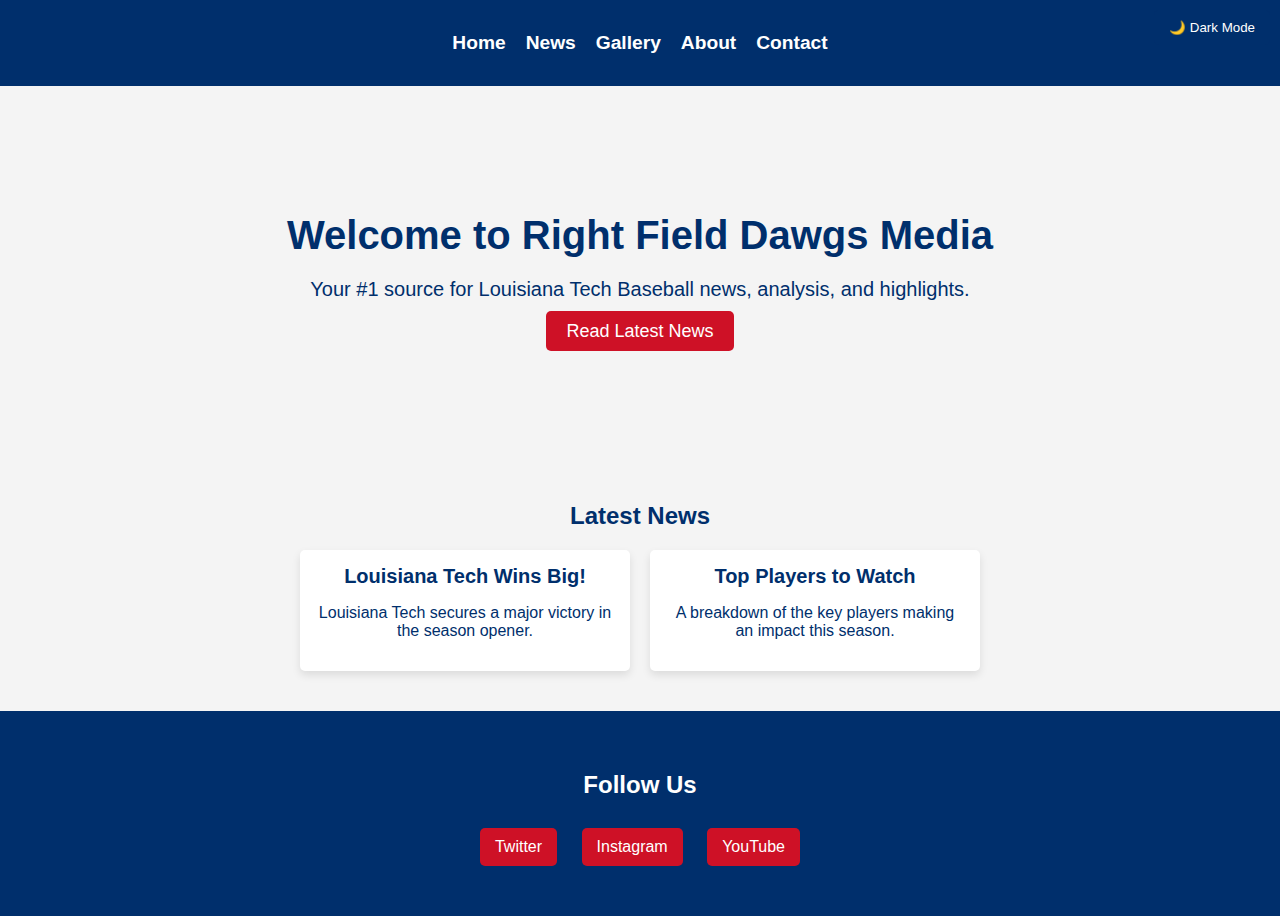
==== index.html @ 737ffb91 "Initial File Upload" ====
<!DOCTYPE html>
<html lang="en">
<head>
    <meta charset="UTF-8">
    <meta name="viewport" content="width=device-width, initial-scale=1.0">
    <title>Right Field Dawgs Media</title>
    <link rel="stylesheet" href="style.css">
</head>
<body>
    <header>
        <nav>
            <ul>
                <li><a href="index.html">Home</a></li>
                <li><a href="news.html">News</a></li>
                <li><a href="gallery.html">Gallery</a></li>
                <li><a href="about.html">About</a></li>
                <li><a href="contact.html">Contact</a></li>
            </ul>
        </nav>
        <button id="dark-mode-toggle">🌙 Dark Mode</button>
    </header>

    <!-- Hero Section -->
    <section id="hero">
        <h1>Welcome to Right Field Dawgs Media</h1>
        <p>Your #1 source for Louisiana Tech Baseball news, analysis, and highlights.</p>
        <a href="news.html" class="btn-primary">Read Latest News</a>
    </section>

    <!-- Latest News Section -->
    <section id="latest-news">
        <h2>Latest News</h2>
        <div class="news-container">
            <!-- Latest 3 articles will be loaded here dynamically -->
        </div>
    </section>

    <!-- Social Media Section -->
    <section id="social-media">
        <h2>Follow Us</h2>
        <div class="social-links">
            <a href="https://twitter.com/LATechBSB" target="_blank" class="btn-social">Twitter</a>
            <a href="https://www.instagram.com/" target="_blank" class="btn-social">Instagram</a>
            <a href="https://www.youtube.com/" target="_blank" class="btn-social">YouTube</a>
        </div>
    </section>

    <script src="homepage_news.js"></script>
    <script src="darkmode.js"></script>

</body>
</html>
---- style.css ----
body {
    font-family: 'Arial', sans-serif;
    margin: 0;
    padding: 0;
    background-color: #f4f4f4;
    color: #002f6c; /* Royal Blue */
}

/* Navigation Bar */
header {
    background-color: #002f6c; /* Royal Blue */
    padding: 1rem;
    text-align: center;
}

nav ul {
    list-style: none;
    padding: 0;
    display: flex;
    justify-content: center;
    gap: 20px;
}

nav ul li {
    display: inline;
}

nav ul li a {
    color: #ffffff;
    text-decoration: none;
    font-weight: bold;
    font-size: 1.2rem;
}

/* Hero Section */
#hero {
    background: url('images/baseball-hero.jpg') center/cover no-repeat;
    text-align: center;
    color: #002F6C;
    padding: 100px 20px;
}

#hero h1 {
    font-size: 40px;
    margin-bottom: 10px;
}

#hero p {
    font-size: 20px;
    margin-bottom: 20px;
}

.btn-primary {
    background-color: #CE1126; /* Red */
    color: white;
    padding: 10px 20px;
    text-decoration: none;
    font-size: 18px;
    border-radius: 5px;
    transition: background 0.3s;
}

.btn-primary:hover {
    background-color: #002F6C; /* Blue */
}

/* Latest News Section */
#latest-news {
    padding: 40px;
    text-align: center;
}

.news-container {
    display: flex;
    justify-content: center;
    gap: 20px;
    flex-wrap: wrap;
}

.news-item {
    background: white;
    padding: 15px;
    border-radius: 5px;
    box-shadow: 0 4px 8px rgba(0, 0, 0, 0.1);
    width: 300px;
}

.news-title {
    font-size: 20px;
    font-weight: bold;
    color: #002F6C;
    text-decoration: none;
}

.news-title:hover {
    color: #CE1126;
}

/* Social Media Section */
#social-media {
    text-align: center;
    padding: 40px;
    background-color: #002F6C;
    color: white;
}

.btn-social {
    display: inline-block;
    margin: 10px;
    padding: 10px 15px;
    background-color: #CE1126;
    color: white;
    text-decoration: none;
    border-radius: 5px;
    transition: background 0.3s;
}

.btn-social:hover {
    background-color: #ffffff;
    color: #002F6C;
}

/* Article Page */
#article {
    max-width: 800px;
    margin: 40px auto;
    padding: 20px;
    background: white;
    box-shadow: 0 4px 8px rgba(0, 0, 0, 0.1);
    border-radius: 8px;
    font-family: 'Arial', sans-serif;
}

/* Article Headings */
#article h1 {
    color: #002F6C;
    border-bottom: 3px solid #CE1126;
    padding-bottom: 10px;
}

#article h2 {
    color: #002F6C;
    margin-top: 20px;
    font-size: 24px;
    border-left: 5px solid #CE1126;
    padding-left: 10px;
}

#article h3 {
    color: #CE1126;
    margin-top: 15px;
    font-size: 20px;
}

/* Article Content */
#article p {
    font-size: 18px;
    line-height: 1.6;
    color: #222;
    margin-bottom: 15px;
}

#article blockquote {
    border-left: 5px solid #CE1126;
    padding-left: 15px;
    margin: 20px 0;
    font-style: italic;
    color: #444;
}

#article ul, #article ol {
    margin-left: 20px;
    font-size: 18px;
}

#article ul li, #article ol li {
    margin-bottom: 10px;
}

/* Article Images */
#article img {
    width: 100%;
    height: auto;
    border-radius: 5px;
    margin: 15px 0;
    box-shadow: 0 4px 8px rgba(0, 0, 0, 0.1);
}

/* Article Videos */
#article iframe {
    width: 100%;
    height: 315px;
    margin: 20px 0;
    border-radius: 8px;
    border: none;
}

/* Code Blocks */
#article pre {
    background: #f4f4f4;
    padding: 10px;
    border-radius: 5px;
    overflow-x: auto;
}

#article code {
    font-family: "Courier New", monospace;
    font-size: 16px;
    color: #CE1126;
}

/* Back to News Button */
.back-button {
    display: inline-block;
    margin-top: 20px;
    padding: 10px 15px;
    background-color: #002F6C; /* Louisiana Tech Blue */
    color: white;
    text-decoration: none;
    font-size: 16px;
    border-radius: 5px;
    transition: background 0.3s;
}

.back-button:hover {
    background-color: #CE1126; /* Louisiana Tech Red */
}

/* Responsive Design */
@media (max-width: 768px) {
    #hero {
        padding: 80px 20px;
    }

    #hero h1 {
        font-size: 30px;
    }

    #hero p {
        font-size: 18px;
    }

    .news-container {
        flex-direction: column;
        align-items: center;
    }

    .news-item {
        width: 90%;
    }
}

/* Mission Section */
#mission {
    text-align: center;
    padding: 40px;
    background: #f4f4f4;
    margin: 20px auto;
    max-width: 800px;
    border-radius: 10px;
    box-shadow: 0px 4px 8px rgba(0, 0, 0, 0.1);
}

/* Team Section */
#team {
    text-align: center;
    padding: 40px;
}

.team-container {
    display: flex;
    justify-content: center;
    flex-wrap: wrap;
    gap: 20px;
}

.team-member {
    background: white;
    padding: 20px;
    border-radius: 8px;
    box-shadow: 0px 4px 8px rgba(0, 0, 0, 0.1);
    text-align: center;
    width: 250px;
}

.team-member img {
    width: 100px;
    height: 100px;
    border-radius: 50%;
    margin-bottom: 10px;
}

/* History Section */
#history {
    text-align: center;
    padding: 40px;
    background: #ffffff;
    max-width: 800px;
    margin: 20px auto;
    border-radius: 10px;
    box-shadow: 0px 4px 8px rgba(0, 0, 0, 0.1);
}

#history ul {
    text-align: left;
    list-style-type: none;
    padding: 0;
    max-width: 600px;
    margin: 0 auto;
}

#history ul li {
    padding: 10px;
    border-left: 4px solid #CE1126; /* Louisiana Tech Red */
    margin-bottom: 10px;
    font-size: 18px;
}

/* Gallery Filters */
#gallery-filters {
    text-align: center;
    margin: 20px 0;
}

.filter-btn {
    padding: 10px 15px;
    margin: 5px;
    background: #002F6C;
    color: white;
    border: none;
    border-radius: 5px;
    cursor: pointer;
    transition: background 0.3s;
}

.filter-btn:hover {
    background: #CE1126;
}

/* Image Gallery */
.gallery-container {
    display: flex;
    flex-wrap: wrap;
    justify-content: center;
    gap: 15px;
    padding: 20px;
}

.gallery-item {
    width: 250px;
    height: auto;
    border-radius: 10px;
    border: 4px solid #5D9CEC; /* Columbia Blue */
    transition: transform 0.3s ease-in-out;
    cursor: pointer;
}

.gallery-item:hover {
    transform: scale(1.05);
}

/* Lightbox */
.lightbox {
    position: fixed;
    top: 0; left: 0;
    width: 100%; height: 100%;
    background: rgba(0, 0, 0, 0.8);
    display: flex;
    justify-content: center;
    align-items: center;
}

.lightbox img {
    max-width: 90%;
    max-height: 90%;
    border-radius: 10px;
}

/* Video Section */
#videos {
    text-align: center;
    padding: 40px;
    background: #ffffff;
}

.video-container {
    display: flex;
    justify-content: center;
    gap: 20px;
    flex-wrap: wrap;
}

.video-container iframe {
    width: 560px;
    height: 315px;
    border-radius: 10px;
}

/* Back to Home Button */
.back-button {
    display: block;
    text-align: center;
    margin: 20px auto;
    padding: 10px 15px;
    background-color: #002F6C; /* Royal Blue */
    color: white;
    text-decoration: none;
    font-size: 16px;
    border-radius: 5px;
    transition: background 0.3s;
    width: 200px;
}

.back-button:hover {
    background-color: #CE1126; /* Louisiana Tech Red */
}

/* Responsive Design */
@media (max-width: 768px) {
    .gallery-item {
        width: 90%;
    }

    .video-container iframe {
        width: 100%;
        height: auto;
    }
}

/* Contact Section */
#contact {
    text-align: center;
    padding: 40px;
    background: #ffffff;
    max-width: 600px;
    margin: 20px auto;
    border-radius: 10px;
    box-shadow: 0px 4px 8px rgba(0, 0, 0, 0.1);
}

#contact-form input, #contact-form textarea {
    width: 100%;
    padding: 12px;
    margin: 10px 0;
    border: 2px solid #002f6c;
    border-radius: 5px;
    font-size: 1rem;
}

#contact-form button {
    background-color: #002f6c;
    color: white;
    padding: 12px 20px;
    border: none;
    cursor: pointer;
    font-size: 1.2rem;
    border-radius: 5px;
    transition: background 0.3s ease-in-out;
}

#contact-form button:hover {
    background-color: #CE1126;
}

/* Social Media Section */
#social-media {
    text-align: center;
    padding: 40px;
    background-color: #002F6C;
    color: white;
}

.btn-social {
    display: inline-block;
    margin: 10px;
    padding: 10px 15px;
    background-color: #CE1126;
    color: white;
    text-decoration: none;
    border-radius: 5px;
    transition: background 0.3s;
}

.btn-social:hover {
    background-color: #ffffff;
    color: #002F6C;
}

/* Google Maps */
#location {
    text-align: center;
    padding: 40px;
}

#location iframe {
    width: 100%;
    max-width: 600px;
    height: 300px;
    border-radius: 10px;
    border: none;
}

/* Back to Home Button */
.back-button {
    display: block;
    text-align: center;
    margin: 20px auto;
    padding: 10px 15px;
    background-color: #002F6C;
    color: white;
    text-decoration: none;
    font-size: 16px;
    border-radius: 5px;
    transition: background 0.3s;
    width: 200px;
}

.back-button:hover {
    background-color: #CE1126;
}

/* Responsive Design */
@media (max-width: 768px) {
    #contact {
        width: 90%;
    }

    #location iframe {
        width: 90%;
    }
}

/* Thank You Page */
#thank-you {
    text-align: center;
    padding: 40px;
    background: #ffffff;
    max-width: 600px;
    margin: 100px auto;
    border-radius: 10px;
    box-shadow: 0px 4px 8px rgba(0, 0, 0, 0.1);
}

/* Dark Mode Styles */
.dark-mode {
    background-color: #121212;
    color: #ffffff;
}

.dark-mode header {
    background-color: #1e1e1e;
}

.dark-mode nav ul li a {
    color: #ffffff;
}

.dark-mode .news-container,
.dark-mode .gallery-container {
    background-color: #1e1e1e;
    border-color: #ffffff;
}

.dark-mode .news-item {
    background-color: #333;
    color: white;
    border-color: white;
}

.dark-mode .back-button {
    background-color: #5D9CEC;
    color: black;
}

.dark-mode .btn-primary {
    background-color: #5D9CEC;
    color: black;
}

.dark-mode .btn-social {
    background-color: #5D9CEC;
    color: black;
}

.dark-mode #dark-mode-toggle {
    background-color: #5D9CEC;
    color: black;
}

/* Dark Mode Button */
#dark-mode-toggle {
    position: fixed;
    top: 10px;
    right: 10px;
    padding: 10px 15px;
    background: #002F6C;
    color: white;
    border: none;
    border-radius: 5px;
    cursor: pointer;
    transition: background 0.3s;
}

#dark-mode-toggle:hover {
    background: #CE1126;
}
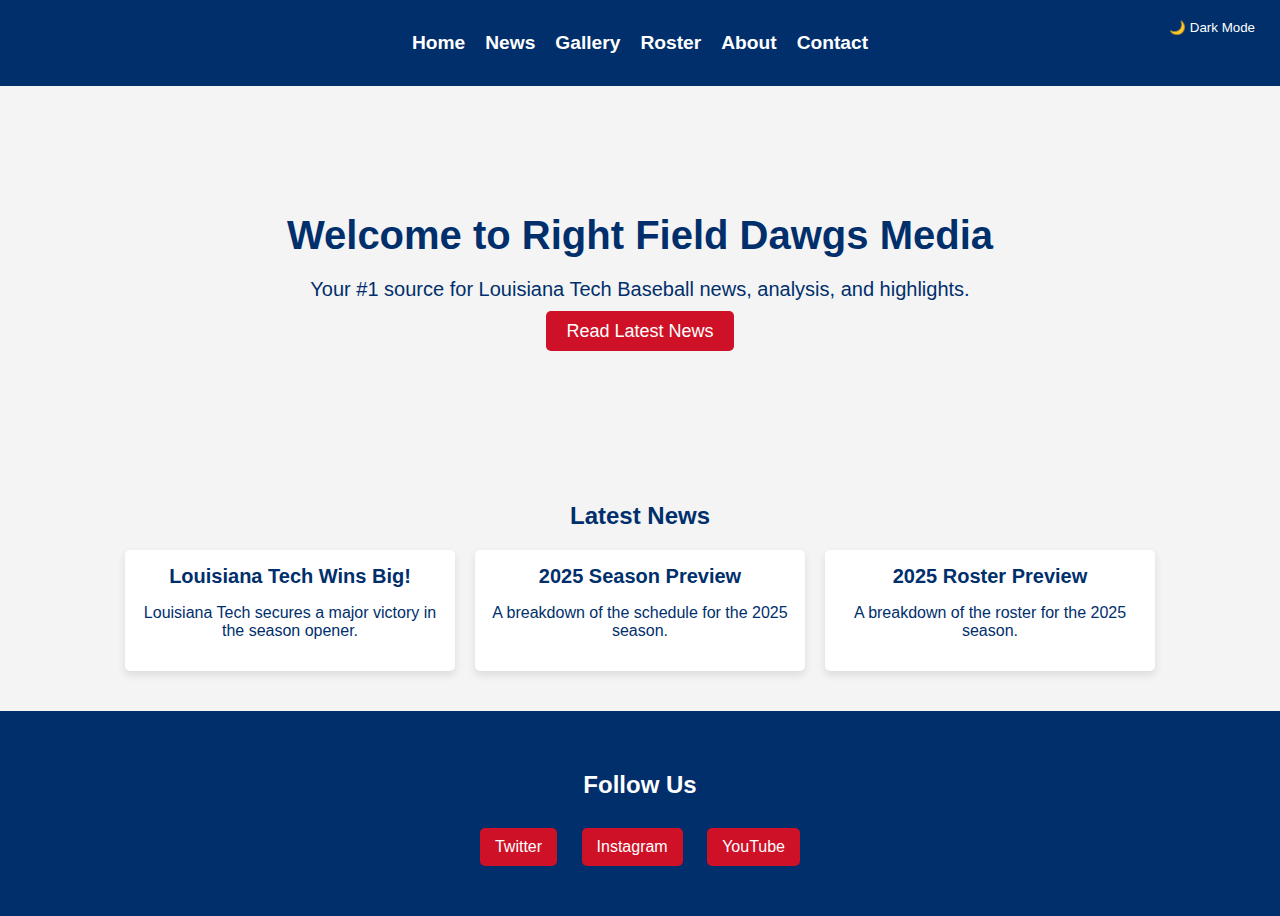
==== commit de96dc1b: "New Roster and Player Pages" ====
--- a/index.html
+++ b/index.html
@@ -13,6 +13,7 @@
                 <li><a href="index.html">Home</a></li>
                 <li><a href="news.html">News</a></li>
                 <li><a href="gallery.html">Gallery</a></li>
+                <li><a href="roster.html">Roster</a></li>
                 <li><a href="about.html">About</a></li>
                 <li><a href="contact.html">Contact</a></li>
             </ul>
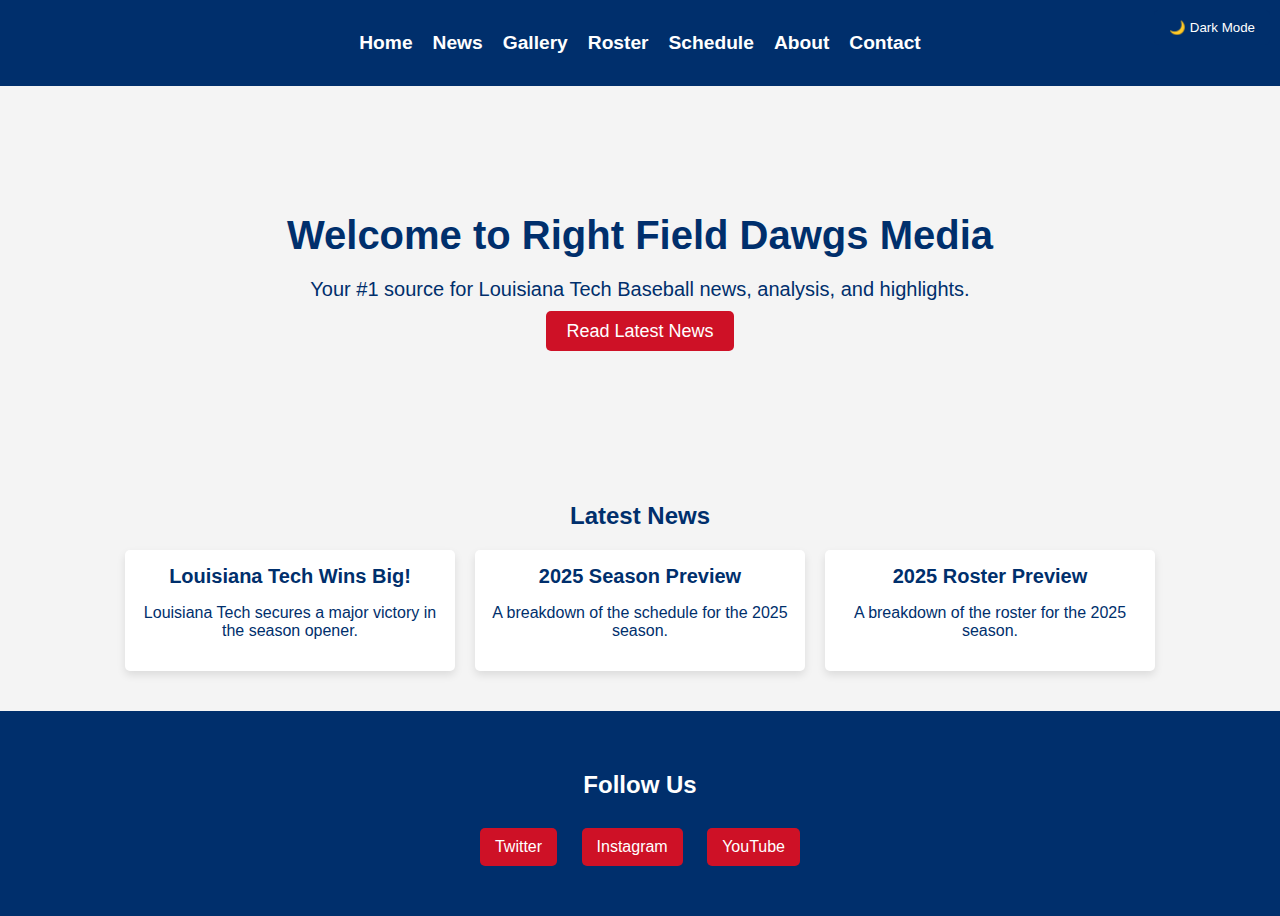
==== commit 60d01d3d: "Added Schedule page" ====
--- a/index.html
+++ b/index.html
@@ -14,6 +14,7 @@
                 <li><a href="news.html">News</a></li>
                 <li><a href="gallery.html">Gallery</a></li>
                 <li><a href="roster.html">Roster</a></li>
+                <li><a href="schedule.html">Schedule</a></li>
                 <li><a href="about.html">About</a></li>
                 <li><a href="contact.html">Contact</a></li>
             </ul>
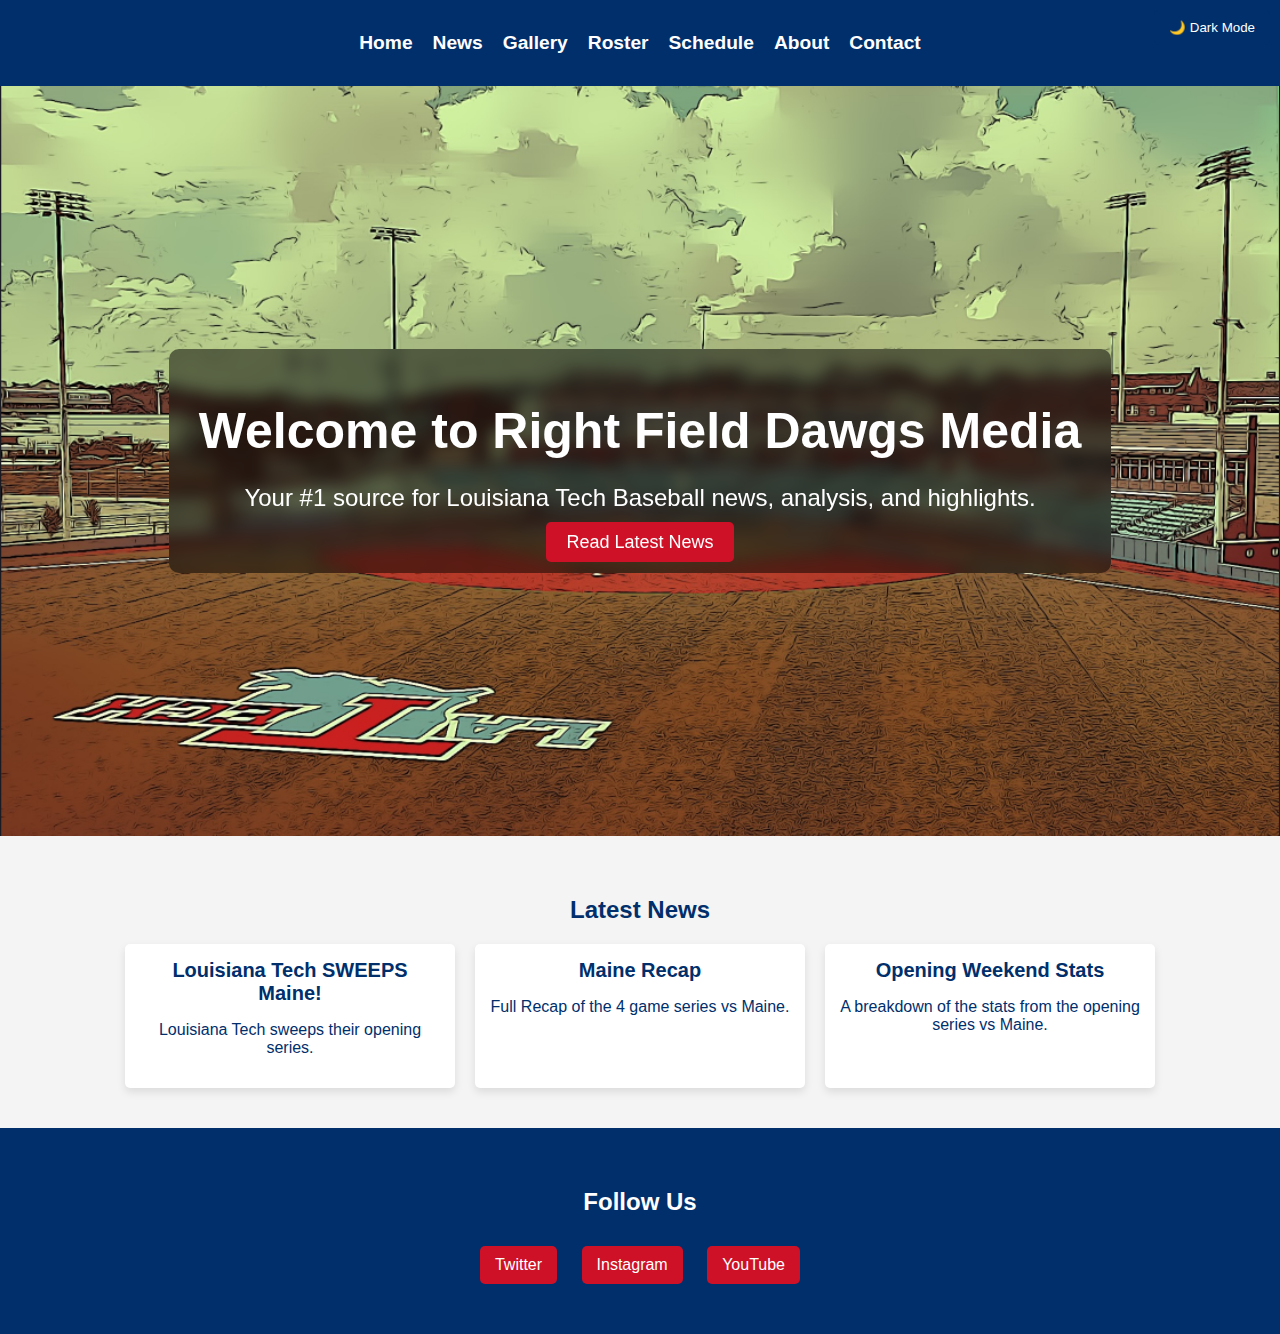
==== commit 0e4ed221: "Visual tweaks" ====
--- a/index.html
+++ b/index.html
@@ -24,10 +24,13 @@
 
     <!-- Hero Section -->
     <section id="hero">
-        <h1>Welcome to Right Field Dawgs Media</h1>
-        <p>Your #1 source for Louisiana Tech Baseball news, analysis, and highlights.</p>
-        <a href="news.html" class="btn-primary">Read Latest News</a>
+        <div id="hero-text">
+            <h1>Welcome to Right Field Dawgs Media</h1>
+            <p>Your #1 source for Louisiana Tech Baseball news, analysis, and highlights.</p>
+            <a href="news.html" class="btn-primary">Read Latest News</a>
+        </div>
     </section>
+    
 
     <!-- Latest News Section -->
     <section id="latest-news">
--- a/style.css
+++ b/style.css
@@ -32,23 +32,45 @@
     font-size: 1.2rem;
 }
 
-/* Hero Section */
 #hero {
-    background: url('images/baseball-hero.jpg') center/cover no-repeat;
-    text-align: center;
-    color: #002F6C;
-    padding: 100px 20px;
+    position: relative;
+    background: url('images/baseball_hero.png') center/cover no-repeat;
+    text-align: center;
+    color: white;
+    height: 750px; /* Makes the hero section take the full screen height */
+    display: flex;
+    flex-direction: column;
+    justify-content: center; /* Centers content vertically */
+    align-items: center; /* Centers content horizontally */
+}
+
+
+#hero-text {
+    background: rgba(0, 0, 0, 0.5); /* Semi-transparent background */
+    backdrop-filter: blur(8px); /* Increased blur effect */
+    -webkit-backdrop-filter: blur(8px); /* Safari support */
+    padding: 20px 30px;
+    border-radius: 10px;
+    text-align: center;
+    max-width: 80%;
 }
 
 #hero h1 {
-    font-size: 40px;
+    font-size: 50px; /* Increase the title size */
+    font-weight: bold;
     margin-bottom: 10px;
 }
 
 #hero p {
-    font-size: 20px;
+    font-size: 24px; /* Increase the subtitle size */
     margin-bottom: 20px;
 }
+
+.btn-primary {
+    font-size: 20px; /* Increase button text size */
+    padding: 15px 30px; /* Make button bigger */
+}
+
 
 .btn-primary {
     background-color: #CE1126; /* Red */
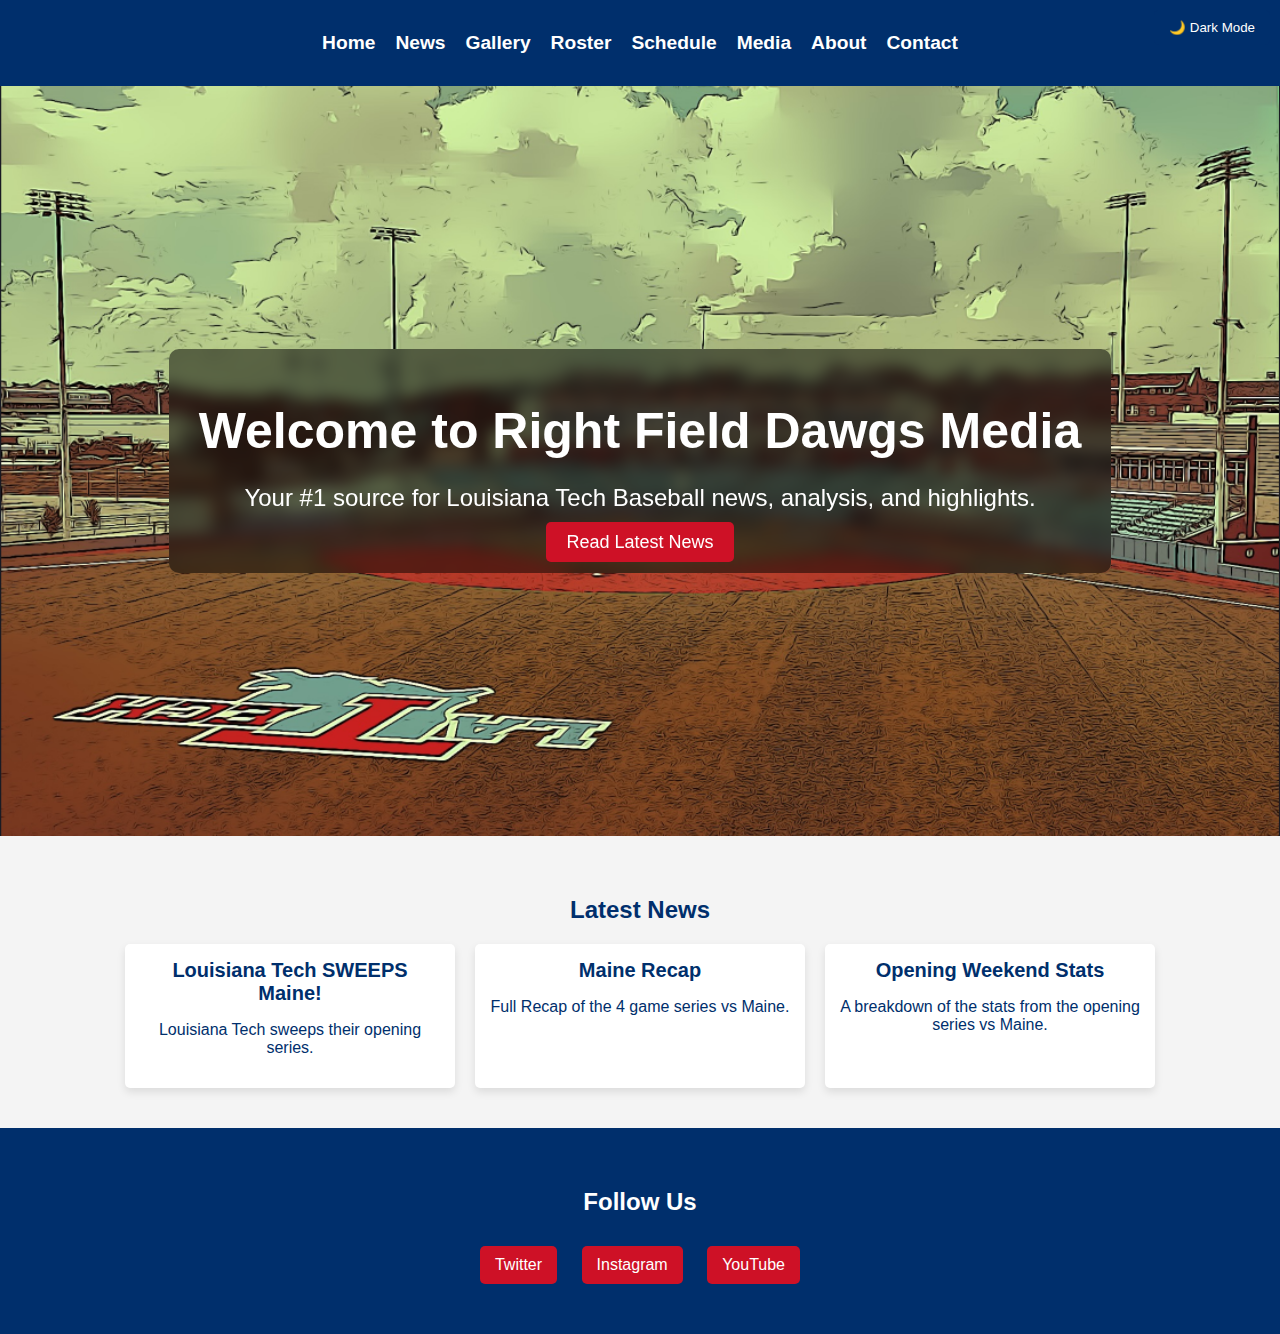
==== commit 8d7f35cc: "Added Like Main Nav Bars" ====
--- a/index.html
+++ b/index.html
@@ -15,6 +15,7 @@
                 <li><a href="gallery.html">Gallery</a></li>
                 <li><a href="roster.html">Roster</a></li>
                 <li><a href="schedule.html">Schedule</a></li>
+                <li><a href="media.html">Media</a></li>
                 <li><a href="about.html">About</a></li>
                 <li><a href="contact.html">Contact</a></li>
             </ul>
